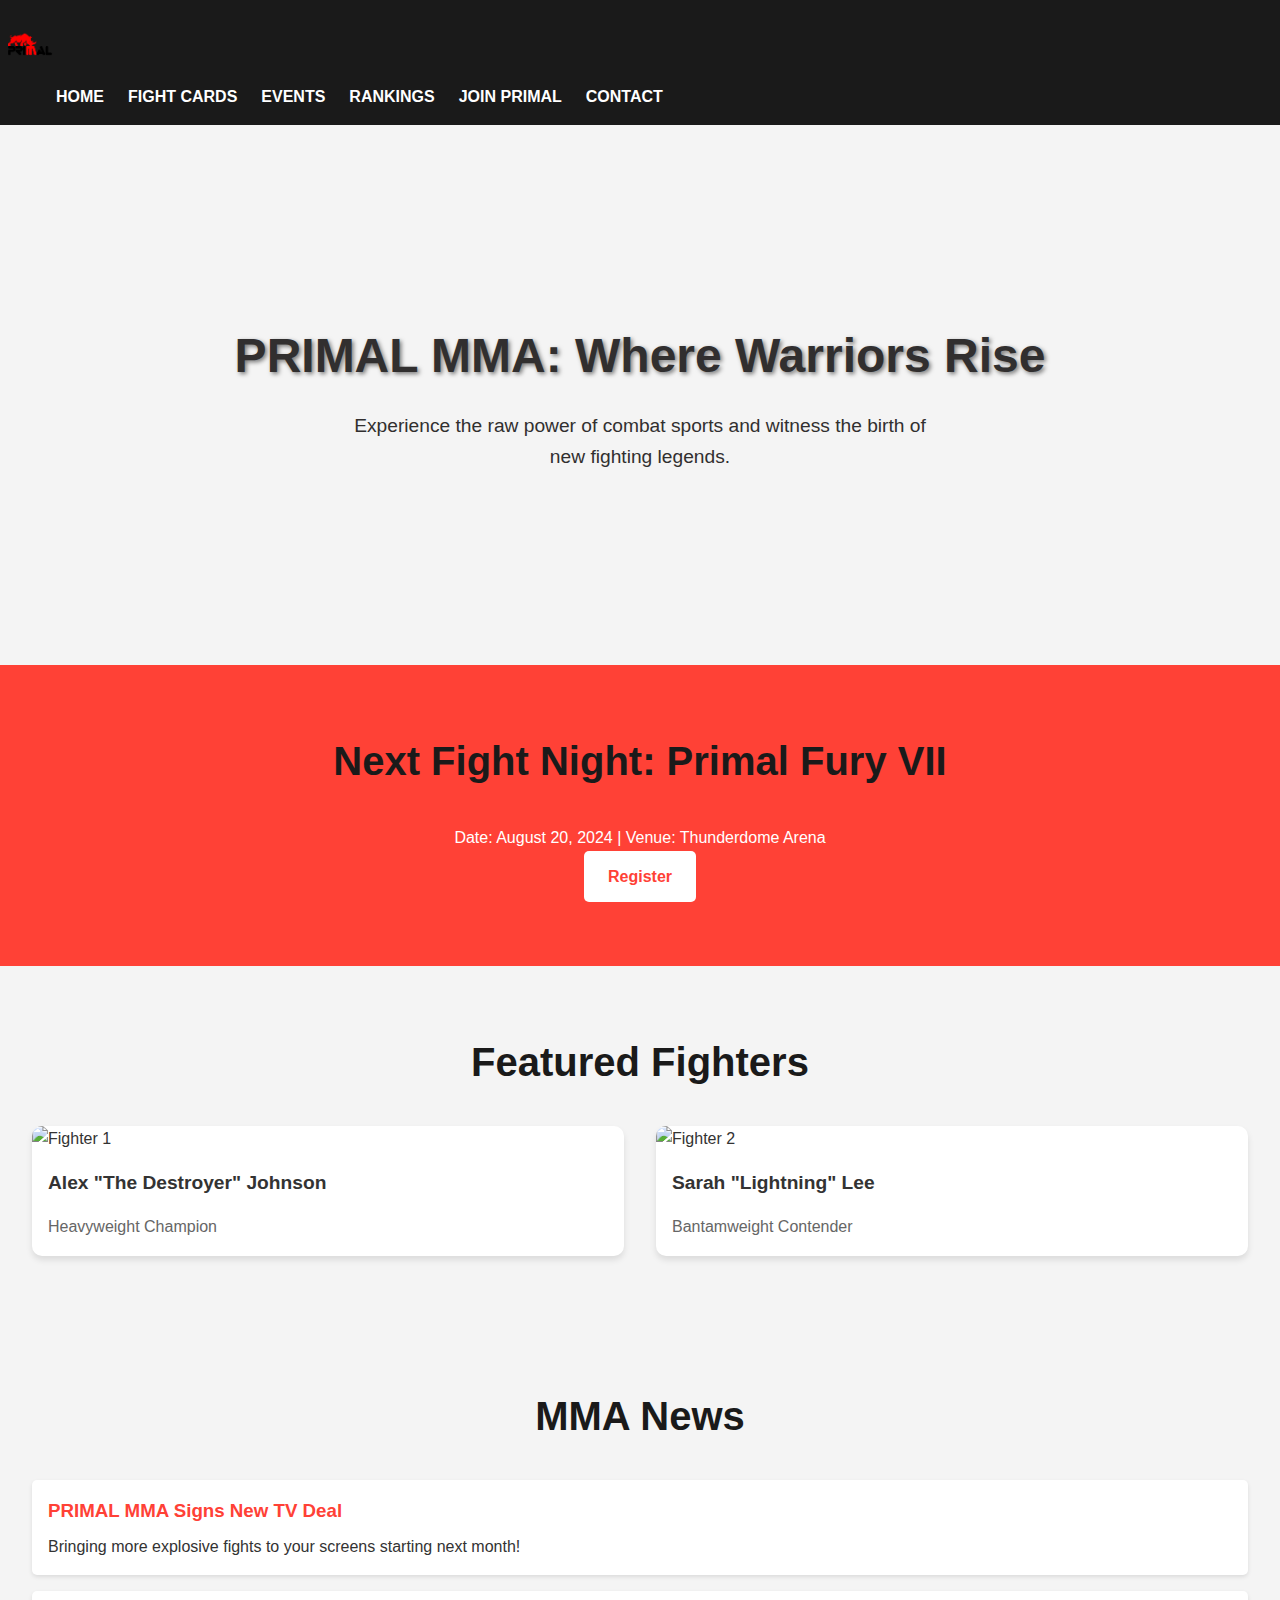
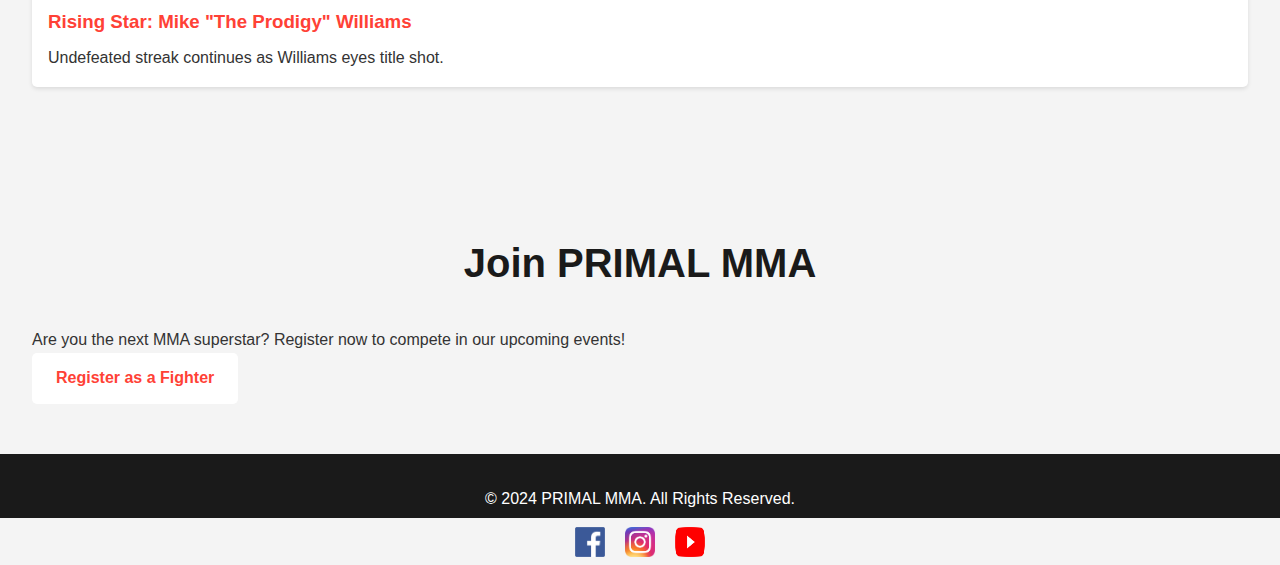
==== FE/British/index.html @ f159cadb "Push everything" ====
<!DOCTYPE html>
<html lang="en">
<head>
    <meta charset="UTF-8">
    <meta name="viewport" content="width=device-width, initial-scale=1.0">
    <title>Primal MMA | Unleash Your Inner Fighter</title>
    <link rel="stylesheet" href="css/new_style.css">
</head>
<body>
    <header>
        <div class="logo">
            <img src="img/primal.png" alt="PRIMAL MMA">
        </div>
        <nav>
            <ul id="nav-links">
                <li><a href="#home">Home</a></li>
                <li class="dropdown">
                    <a href="#events" class="dropbtn">Fight Cards</a>
                    <div class="dropdown-content">
                        <a href="src/boxing.html">Boxing Showdowns</a>
                        <a href="src/kickboxing.html">Kickboxing Battles</a>
                        <a href="src/muaythai.html">Muay Thai Warriors</a>
                        <a href="src/grappling.html">Grappling Tournaments</a>
                        <a href="src/mma.html">MMA Spectaculars</a>
                    </div>
                </li>
                <li><a href="src/events.html">Events</a></li>
                <li><a href="#rankings">Rankings</a></li>
                <li><a href="src/register.html">Join PRIMAL</a></li>
                <li><a href="#contact">Contact</a></li>   
            </ul>
            <button id="nav-toggle">☰</button>
        </nav>
    </header>

    <main>
        <section id="home" class="banner">
            <h1>PRIMAL MMA: Where Warriors Rise</h1>
            <p>Experience the raw power of combat sports and witness the birth of new fighting legends.</p>
        </section>

        <section id="upcoming-event">
            <h2>Next Fight Night: Primal Fury VII</h2>
            <p>Date: August 20, 2024 | Venue: Thunderdome Arena</p>
            <a href="src/register.html" class="cta-button">Register</a>
        </section>

        <section id="featured-fighters">
            <h2>Featured Fighters</h2>
            <div class="fighter-grid">
                <div class="fighter-card">
                    <img src="/api/placeholder/200/200" alt="Fighter 1">
                    <h3>Alex "The Destroyer" Johnson</h3>
                    <p>Heavyweight Champion</p>
                </div>
                <div class="fighter-card">
                    <img src="/api/placeholder/200/200" alt="Fighter 2">
                    <h3>Sarah "Lightning" Lee</h3>
                    <p>Bantamweight Contender</p>
                </div>
                <!-- Add more fighter cards as needed -->
            </div>
        </section>

        <section id="news">
            <h2>MMA News</h2>
            <article>
                <h3>PRIMAL MMA Signs New TV Deal</h3>
                <p>Bringing more explosive fights to your screens starting next month!</p>
            </article>
            <article>
                <h3>Rising Star: Mike "The Prodigy" Williams</h3>
                <p>Undefeated streak continues as Williams eyes title shot.</p>
            </article>
        </section>

        <section id="join-primal">
            <h2>Join PRIMAL MMA</h2>
            <p>Are you the next MMA superstar? Register now to compete in our upcoming events!</p>
            <a href="src/register.html" class="cta-button">Register as a Fighter</a>    
        </section>
    </main>

    <footer>
        <p>&copy; 2024 PRIMAL MMA. All Rights Reserved.</p>
        <div class="socials">
            <a href="https://facebook.com"><img src="img/facebook.png" alt="Facebook"></a>
            <a href="https://instagram.com"><img src="img/instagram.png" alt="Instagram"></a>
            <a href="https://youtube.com"><img src="img/youtube.png" alt="YouTube"></a>
        </div>
    </footer>

    <script src="scripts.js"></script>
</body>
</html>
---- FE/British/css/new_style.css ----
/* Reset and base styles */
* {
    margin: 0;
    padding: 0;
    box-sizing: border-box;
}

body {
    font-family: 'Roboto', Arial, sans-serif;
    line-height: 1.6;
    color: #333;
    background-color: #f4f4f4;
    position: relative;

}

body::after {
    content: '';
    display: block;
    height: 50px;
    /* Set same as footer's height */
  }
/* Header styles */
header {
    background-color: #1a1a1a;
    color: #fff;
    padding: 1rem 0;
    position: sticky;
    top: 0;
    z-index: 1000;
}

.logo img {
    height: 60px;
}

nav {
    display: flex;
    justify-content: space-between;
    align-items: center;
    padding: 0 2rem;
}

#nav-links {
    display: flex;
    list-style: none;
}

#nav-links li {
    margin-left: 1.5rem;
}

#nav-links a {
    color: #fff;
    text-decoration: none;
    font-weight: bold;
    text-transform: uppercase;
    transition: color 0.3s ease;
}

#nav-links a:hover {
    color: #ff4136;
}

.dropdown-content {
    display: none;
    position: absolute;
    background-color: #1a1a1a;
    min-width: 160px;
    box-shadow: 0px 8px 16px 0px rgba(0,0,0,0.2);
    z-index: 1;
}

.dropdown-content a {
    color: #fff;
    padding: 12px 16px;
    text-decoration: none;
    display: block;
}

.dropdown:hover .dropdown-content {
    display: block;
}

#nav-toggle {
    display: none;
    background: none;
    border: none;
    color: #fff;
    font-size: 1.5rem;
    cursor: pointer;
}

/* Banner styles */
.banner {
    background-image: url('path_to_your_banner_image.jpg');
    background-size: cover;
    background-position: center;
    height: 60vh;
    display: flex;
    flex-direction: column;
    justify-content: center;
    align-items: center;
    text-align: center;
    color: #312f2f;
    padding: 2rem;
}

.banner h1 {
    font-size: 3rem;
    margin-bottom: 1rem;
    text-shadow: 2px 2px 4px rgba(0,0,0,0.5);
}

.banner p {
    font-size: 1.2rem;
    max-width: 600px;
    margin: 0 auto;
}

/* Section styles */
section {
    padding: 4rem 2rem;
}

section h2 {
    text-align: center;
    margin-bottom: 2rem;
    color: #1a1a1a;
    font-size: 2.5rem;
}

/* Upcoming event styles */
#upcoming-event {
    background-color: #ff4136;
    color: #fff;
    text-align: center;
}

.cta-button {
    display: inline-block;
    padding: 0.8rem 1.5rem;
    background-color: #fff;
    color: #ff4136;
    text-decoration: none;
    font-weight: bold;
    border-radius: 5px;
    transition: background-color 0.3s ease, color 0.3s ease;
}

.cta-button:hover {
    background-color: #1a1a1a;
    color: #fff;
}

/* Featured fighters styles */
.fighter-grid {
    display: grid;
    grid-template-columns: repeat(auto-fit, minmax(250px, 1fr));
    gap: 2rem;
}

.fighter-card {
    background-color: #fff;
    border-radius: 10px;
    overflow: hidden;
    box-shadow: 0 4px 6px rgba(0,0,0,0.1);
    transition: transform 0.3s ease;
}

.fighter-card:hover {
    transform: translateY(-5px);
}

.fighter-card img {
    width: 100%;
    height: 250px;
    object-fit: cover;
}

.fighter-card h3 {
    padding: 1rem;
    font-size: 1.2rem;
}

.fighter-card p {
    padding: 0 1rem 1rem;
    color: #666;
}

/* News styles */
#news article {
    background-color: #fff;
    margin-bottom: 1rem;
    padding: 1rem;
    border-radius: 5px;
    box-shadow: 0 2px 4px rgba(0,0,0,0.1);
}

#news h3 {
    color: #ff4136;
    margin-bottom: 0.5rem;
}

/* Footer styles */
footer {
    background-color: #1a1a1a;
    color: #fff;
    text-align: center;
    padding: 2rem;
    position: absolute;
    bottom: 0;
    width: 100%;
    height: 50px;
}

.socials {
    margin-top: 1rem;
}

.socials a {
    margin: 0 0.5rem;
}

.socials img {
    width: 30px;
    height: 30px;
    transition: transform 0.3s ease;
}

.socials img:hover {
    transform: scale(1.2);
}

/* Responsive design */
@media (max-width: 768px) {
    #nav-links {
        display: none;
        flex-direction: column;
        position: absolute;
        top: 100%;
        left: 0;
        width: 100%;
        background-color: #1a1a1a;
    }

    #nav-links.active {
        display: flex;
    }

    #nav-links li {
        margin: 0;
        text-align: center;
    }

    #nav-links a {
        display: block;
        padding: 1rem;
    }

    #nav-toggle {
        display: block;
    }

    .banner h1 {
        font-size: 2rem;
    }

    .banner p {
        font-size: 1rem;
    }
}
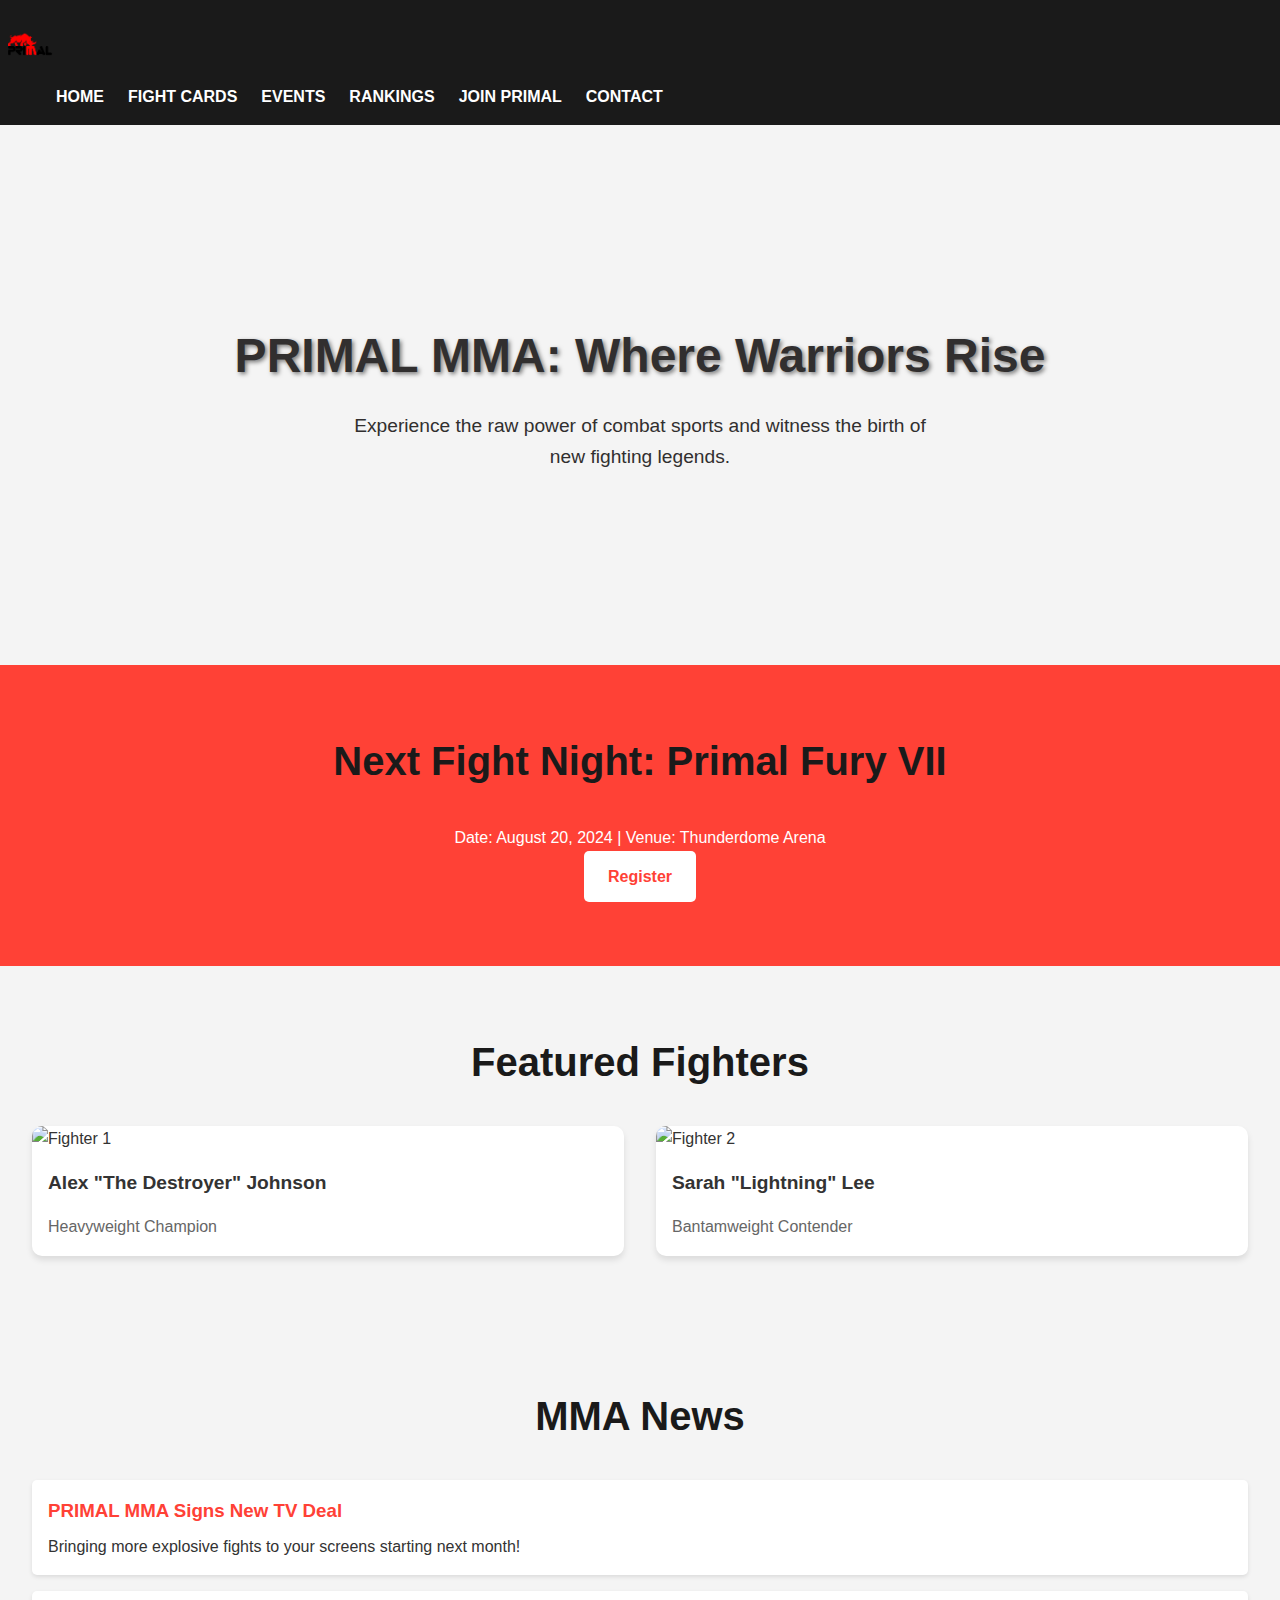
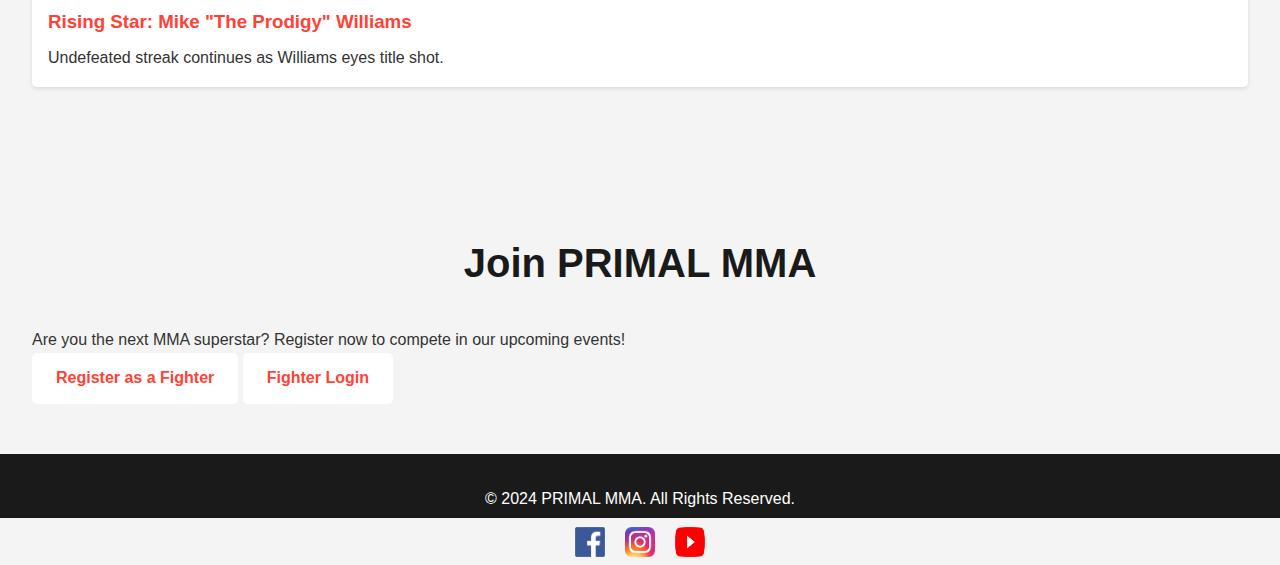
==== commit d00ed403: "event registration" ====
--- a/FE/British/index.html
+++ b/FE/British/index.html
@@ -77,7 +77,9 @@
         <section id="join-primal">
             <h2>Join PRIMAL MMA</h2>
             <p>Are you the next MMA superstar? Register now to compete in our upcoming events!</p>
-            <a href="src/register.html" class="cta-button">Register as a Fighter</a>    
+            <a href="src/register.html" class="cta-button">Register as a Fighter</a>
+            <a href="http://127.0.0.1:5500/FE/British/src/login.html" class="cta-button">Fighter Login</a>
+
         </section>
     </main>
 
@@ -91,5 +93,7 @@
     </footer>
 
     <script src="scripts.js"></script>
+    <script src="https://code.jquery.com/jquery-3.6.0.min.js"></script>
+
 </body>
 </html>